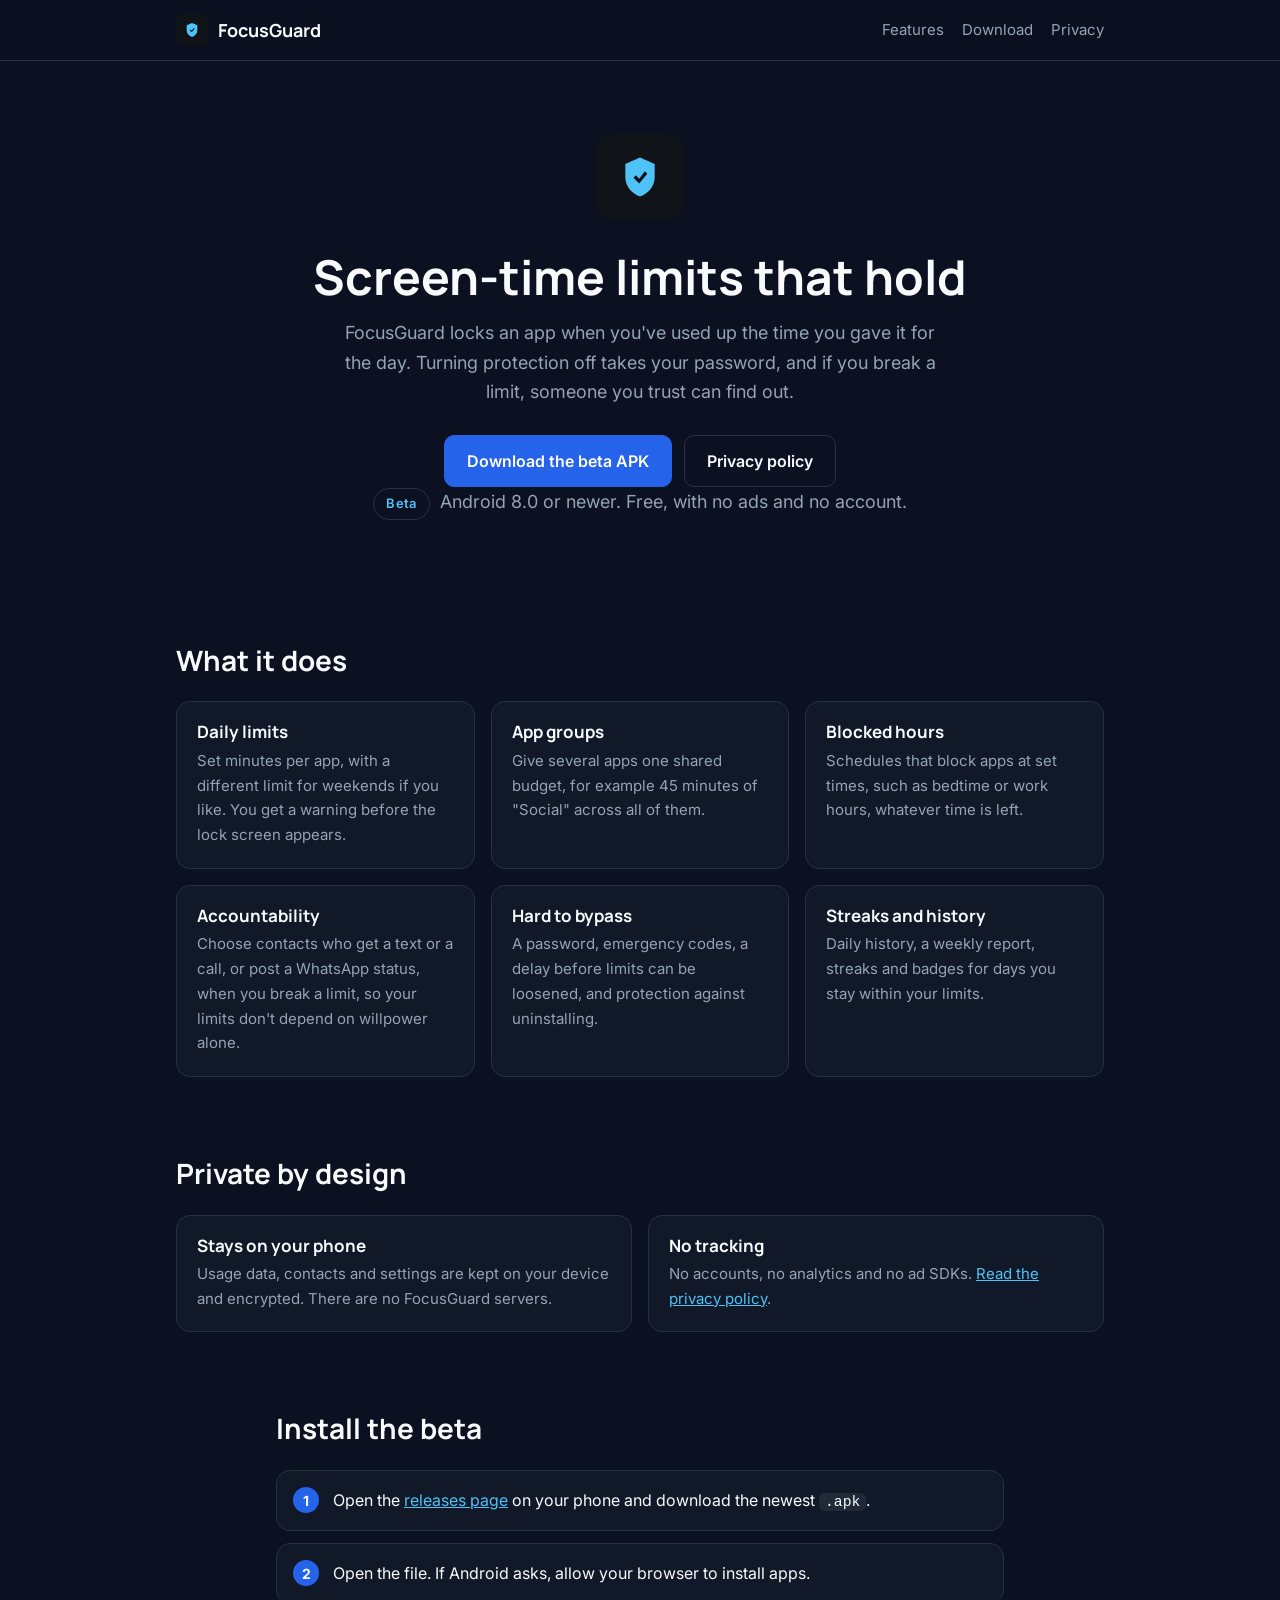
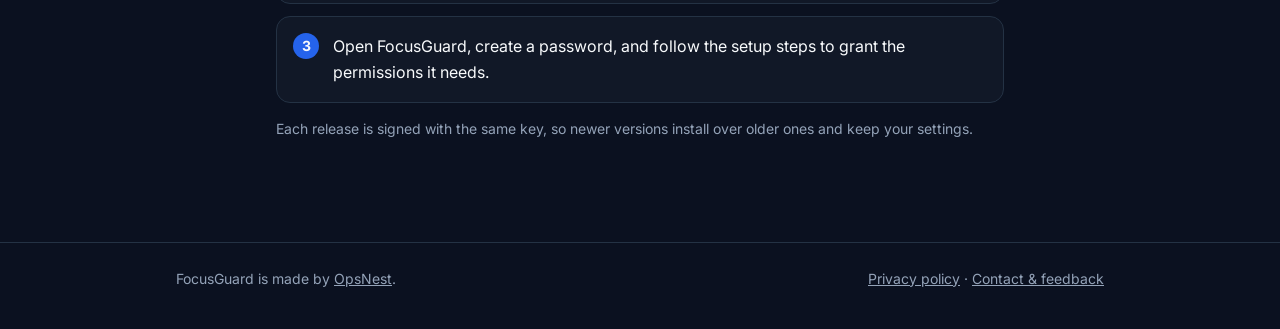
==== site/index.html @ 94cf2486 "feat: FocusGuard website and privacy policy Static landing page and privacy policy for FocusGuard, s" ====
<!DOCTYPE html>
<html lang="en">
<head>
  <meta charset="utf-8">
  <meta name="viewport" content="width=device-width, initial-scale=1">
  <title>FocusGuard — Stick to your screen-time limits</title>
  <meta name="description" content="FocusGuard is an Android app that locks apps when you reach the daily limits you set, with schedules, streaks and an accountability contact. No accounts, no ads, no tracking.">
  <link rel="canonical" href="https://opsnest.in/focusguard/">
  <link rel="icon" href="assets/icon.svg" type="image/svg+xml">
  <meta property="og:title" content="FocusGuard by OpsNest">
  <meta property="og:description" content="Daily app limits that actually hold. No accounts, no ads, no tracking.">
  <meta property="og:url" content="https://opsnest.in/focusguard/">
  <link rel="preconnect" href="https://fonts.googleapis.com">
  <link rel="preconnect" href="https://fonts.gstatic.com" crossorigin>
  <link href="https://fonts.googleapis.com/css2?family=Inter:wght@400;500;600&family=Manrope:wght@600;700;800&display=swap" rel="stylesheet">
  <link rel="stylesheet" href="styles.css">
</head>
<body>
  <header class="site-header">
    <div class="wrap">
      <a class="brand" href="./"><img src="assets/icon.svg" alt="">FocusGuard</a>
      <nav class="nav">
        <a href="#features">Features</a>
        <a href="https://github.com/opsnest-website/opsnest-focusguard-website/releases">Download</a>
        <a href="privacy/">Privacy</a>
      </nav>
    </div>
  </header>

  <main>
    <div class="hero wrap">
      <img src="assets/icon.svg" alt="FocusGuard icon">
      <h1>Screen-time limits that hold</h1>
      <p>FocusGuard locks an app when you've used up the time you gave it for the day. Turning protection off takes your password, and if you break a limit, someone you trust can find out.</p>
      <div class="actions">
        <a class="btn btn-primary" href="https://github.com/opsnest-website/opsnest-focusguard-website/releases">Download the beta APK</a>
        <a class="btn" href="privacy/">Privacy policy</a>
      </div>
      <p class="note"><span class="badge">Beta</span> &nbsp;Android 8.0 or newer. Free, with no ads and no account.</p>
    </div>

    <section id="features">
      <div class="wrap">
        <h2>What it does</h2>
        <div class="grid">
          <div class="card"><h3>Daily limits</h3><p>Set minutes per app, with a different limit for weekends if you like. You get a warning before the lock screen appears.</p></div>
          <div class="card"><h3>App groups</h3><p>Give several apps one shared budget, for example 45 minutes of "Social" across all of them.</p></div>
          <div class="card"><h3>Blocked hours</h3><p>Schedules that block apps at set times, such as bedtime or work hours, whatever time is left.</p></div>
          <div class="card"><h3>Accountability</h3><p>Choose contacts who get a text or a call, or post a WhatsApp status, when you break a limit, so your limits don't depend on willpower alone.</p></div>
          <div class="card"><h3>Hard to bypass</h3><p>A password, emergency codes, a delay before limits can be loosened, and protection against uninstalling.</p></div>
          <div class="card"><h3>Streaks and history</h3><p>Daily history, a weekly report, streaks and badges for days you stay within your limits.</p></div>
        </div>
      </div>
    </section>

    <section>
      <div class="wrap">
        <h2>Private by design</h2>
        <div class="grid">
          <div class="card"><h3>Stays on your phone</h3><p>Usage data, contacts and settings are kept on your device and encrypted. There are no FocusGuard servers.</p></div>
          <div class="card"><h3>No tracking</h3><p>No accounts, no analytics and no ad SDKs. <a href="privacy/">Read the privacy policy</a>.</p></div>
        </div>
      </div>
    </section>

    <section id="install">
      <div class="wrap narrow">
        <h2>Install the beta</h2>
        <ol class="steps">
          <li>Open the <a href="https://github.com/opsnest-website/opsnest-focusguard-website/releases">releases page</a> on your phone and download the newest <code>.apk</code>.</li>
          <li>Open the file. If Android asks, allow your browser to install apps.</li>
          <li>Open FocusGuard, create a password, and follow the setup steps to grant the permissions it needs.</li>
        </ol>
        <p class="note">Each release is signed with the same key, so newer versions install over older ones and keep your settings.</p>
      </div>
    </section>
  </main>

  <footer class="site-footer">
    <div class="wrap">
      <span>FocusGuard is made by <a href="https://opsnest.in/">OpsNest</a>.</span>
      <span><a href="privacy/">Privacy policy</a> · <a href="https://github.com/opsnest-website/opsnest-focusguard-website/issues">Contact &amp; feedback</a></span>
    </div>
  </footer>
</body>
</html>
---- site/styles.css ----
/* FocusGuard website — matches the OpsNest palette (opsnest.in). */
:root {
  --background: #0b1120;
  --surface: #111827;
  --surface-light: #1f2937;
  --border: #243244;
  --primary: #2563eb;
  --primary-hover: #1d4ed8;
  --accent: #4fc3f7;
  --text: #f8fafc;
  --text-muted: #94a3b8;
  --radius: 14px;
  color-scheme: dark;
}

* { box-sizing: border-box; }

html { -webkit-text-size-adjust: 100%; }

body {
  margin: 0;
  background: var(--background);
  color: var(--text);
  font: 16px/1.65 "Inter", system-ui, -apple-system, "Segoe UI", Roboto, sans-serif;
}

h1, h2, h3 { font-family: "Manrope", "Inter", system-ui, sans-serif; line-height: 1.2; }

a { color: var(--accent); }
a:hover { color: #81d4fa; }

.wrap { max-width: 960px; margin: 0 auto; padding: 0 16px; }
.narrow { max-width: 760px; }

/* Header */
.site-header {
  border-bottom: 1px solid var(--border);
  background: rgba(11, 17, 32, .9);
  position: sticky; top: 0; z-index: 10;
  backdrop-filter: blur(8px);
}
.site-header .wrap { display: flex; align-items: center; justify-content: space-between; gap: 12px; height: 60px; }
.brand { display: flex; align-items: center; gap: 10px; color: var(--text); text-decoration: none; font: 700 18px "Manrope", sans-serif; }
.brand img { width: 32px; height: 32px; }
.nav { display: flex; gap: 18px; font-size: 15px; }
.nav a { color: var(--text-muted); text-decoration: none; }
.nav a:hover, .nav a[aria-current="page"] { color: var(--text); }

/* Hero */
.hero { padding: 72px 0 56px; text-align: center; }
.hero img { width: 88px; height: 88px; }
.hero h1 { font-size: clamp(32px, 6vw, 48px); margin: 20px 0 12px; }
.hero p { color: var(--text-muted); font-size: 18px; max-width: 620px; margin: 0 auto 28px; }
.badge {
  display: inline-block; font-size: 13px; font-weight: 600; letter-spacing: .02em;
  color: var(--accent); border: 1px solid var(--border); border-radius: 999px; padding: 4px 12px;
}
.actions { display: flex; flex-wrap: wrap; gap: 12px; justify-content: center; }
.btn {
  display: inline-block; padding: 12px 22px; border-radius: 10px; font-weight: 600;
  text-decoration: none; border: 1px solid var(--border); color: var(--text);
}
.btn-primary { background: var(--primary); border-color: var(--primary); color: #fff; }
.btn-primary:hover { background: var(--primary-hover); color: #fff; }
.btn:not(.btn-primary):hover { background: var(--surface-light); color: var(--text); }
.note { color: var(--text-muted); font-size: 14px; margin-top: 14px; }

/* Features */
section { padding: 40px 0; }
section > .wrap > h2 { font-size: 28px; margin: 0 0 24px; }
.grid { display: grid; grid-template-columns: repeat(auto-fit, minmax(240px, 1fr)); gap: 16px; }
.card { background: var(--surface); border: 1px solid var(--border); border-radius: var(--radius); padding: 20px; }
.card h3 { margin: 0 0 6px; font-size: 17px; }
.card p { margin: 0; color: var(--text-muted); font-size: 15px; }

.steps { counter-reset: step; list-style: none; padding: 0; margin: 0; display: grid; gap: 12px; }
.steps li { counter-increment: step; background: var(--surface); border: 1px solid var(--border); border-radius: var(--radius); padding: 16px 16px 16px 56px; position: relative; }
.steps li::before {
  content: counter(step); position: absolute; left: 16px; top: 16px;
  width: 26px; height: 26px; border-radius: 50%; background: var(--primary);
  display: grid; place-items: center; font-weight: 700; font-size: 14px;
}

/* Policy page */
.doc { padding: 48px 0 24px; }
.doc h1 { font-size: clamp(28px, 5vw, 38px); margin: 0 0 8px; }
.doc h2 { font-size: 22px; margin: 36px 0 10px; }
.doc .meta { color: var(--text-muted); margin: 0 0 24px; }
.doc li { margin: 6px 0; }
.doc td ul { margin: 0 0 8px; padding-left: 18px; }
.doc td li { margin: 4px 0; }
.summary { background: var(--surface); border: 1px solid var(--border); border-left: 4px solid var(--accent); border-radius: var(--radius); padding: 4px 20px; }
.table-scroll { overflow-x: auto; border: 1px solid var(--border); border-radius: var(--radius); }
table { width: 100%; border-collapse: collapse; font-size: 15px; min-width: 560px; }
th, td { text-align: left; vertical-align: top; padding: 12px 14px; border-bottom: 1px solid var(--border); }
th { background: var(--surface-light); font-weight: 600; }
tr:last-child td { border-bottom: 0; }
code { background: var(--surface-light); padding: 1px 6px; border-radius: 6px; font-size: .92em; }

/* Footer */
.site-footer { border-top: 1px solid var(--border); margin-top: 48px; padding: 24px 0 40px; color: var(--text-muted); font-size: 14px; }
.site-footer .wrap { display: flex; flex-wrap: wrap; gap: 8px 20px; justify-content: space-between; }
.site-footer a { color: var(--text-muted); }

@media (max-width: 520px) {
  .nav { gap: 12px; font-size: 14px; }
  .hero { padding: 48px 0 40px; }
}
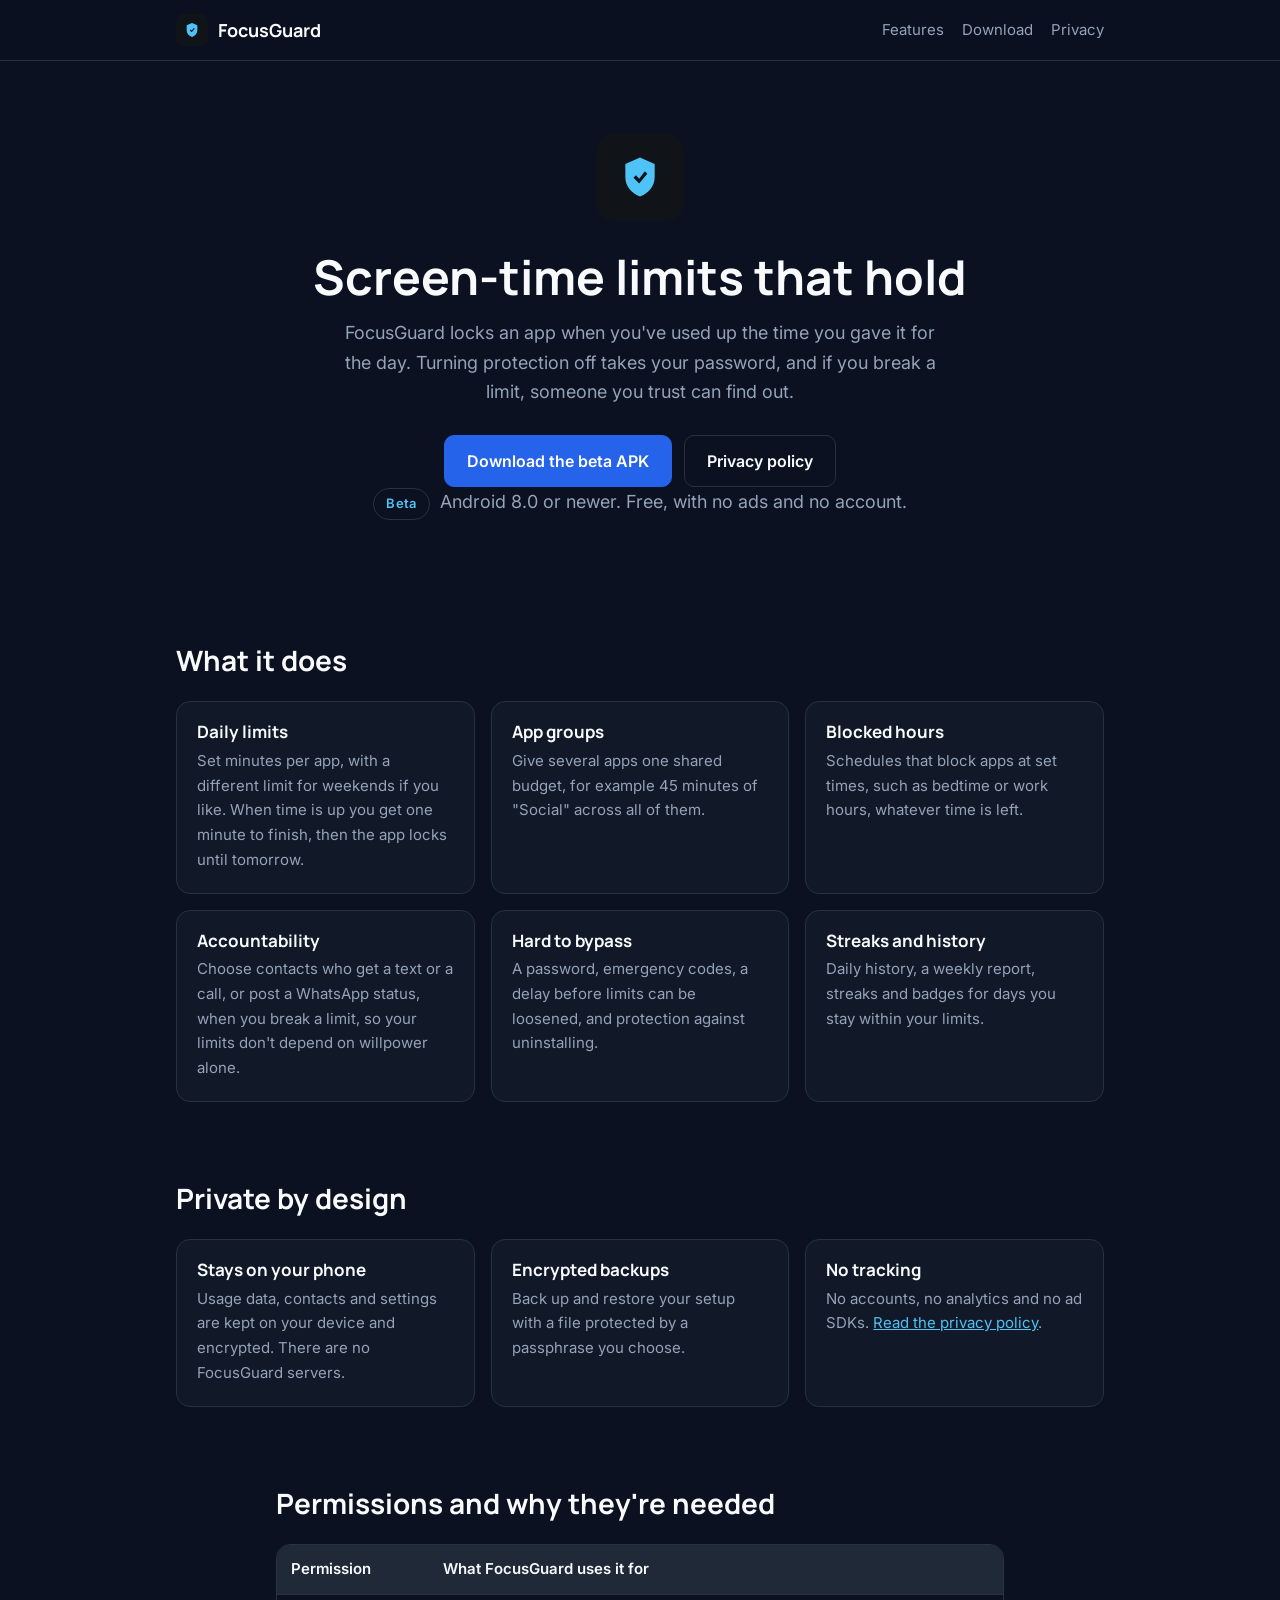
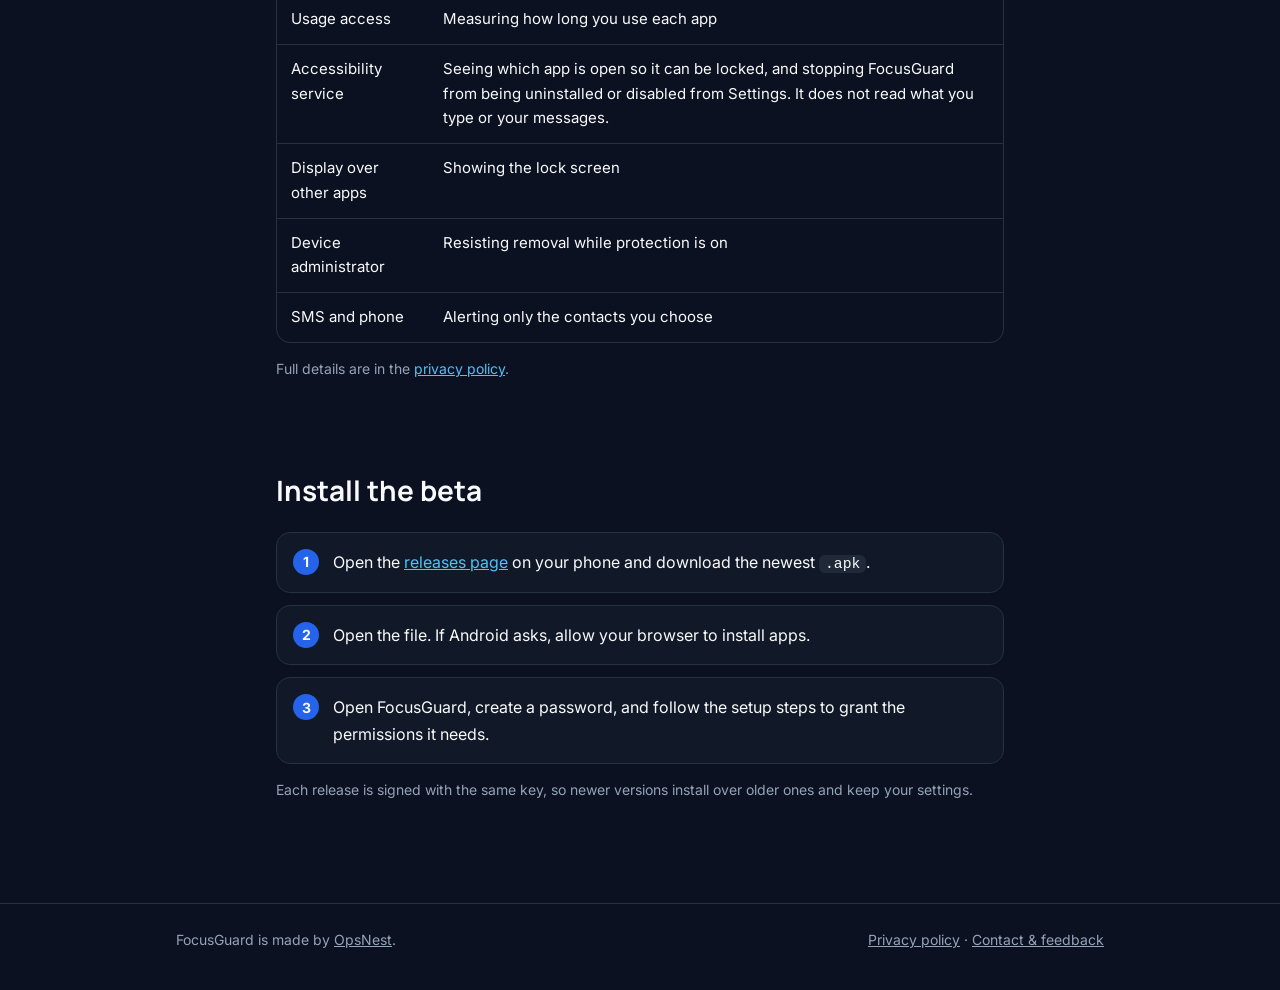
==== commit a7ceb9eb: "feat: Google Play store listing text Title, short and full description in play-listing/en-US (fastla" ====
--- a/site/index.html
+++ b/site/index.html
@@ -4,11 +4,11 @@
   <meta charset="utf-8">
   <meta name="viewport" content="width=device-width, initial-scale=1">
   <title>FocusGuard — Stick to your screen-time limits</title>
-  <meta name="description" content="FocusGuard is an Android app that locks apps when you reach the daily limits you set, with schedules, streaks and an accountability contact. No accounts, no ads, no tracking.">
+  <meta name="description" content="FocusGuard for Android: daily app limits that lock when time's up, with a friend to keep you honest. No account, no ads, no tracking.">
   <link rel="canonical" href="https://opsnest.in/focusguard/">
   <link rel="icon" href="assets/icon.svg" type="image/svg+xml">
   <meta property="og:title" content="FocusGuard by OpsNest">
-  <meta property="og:description" content="Daily app limits that actually hold. No accounts, no ads, no tracking.">
+  <meta property="og:description" content="Daily app limits that lock when time&#39;s up, with a friend to keep you honest.">
   <meta property="og:url" content="https://opsnest.in/focusguard/">
   <link rel="preconnect" href="https://fonts.googleapis.com">
   <link rel="preconnect" href="https://fonts.gstatic.com" crossorigin>
@@ -43,7 +43,7 @@
       <div class="wrap">
         <h2>What it does</h2>
         <div class="grid">
-          <div class="card"><h3>Daily limits</h3><p>Set minutes per app, with a different limit for weekends if you like. You get a warning before the lock screen appears.</p></div>
+          <div class="card"><h3>Daily limits</h3><p>Set minutes per app, with a different limit for weekends if you like. When time is up you get one minute to finish, then the app locks until tomorrow.</p></div>
           <div class="card"><h3>App groups</h3><p>Give several apps one shared budget, for example 45 minutes of "Social" across all of them.</p></div>
           <div class="card"><h3>Blocked hours</h3><p>Schedules that block apps at set times, such as bedtime or work hours, whatever time is left.</p></div>
           <div class="card"><h3>Accountability</h3><p>Choose contacts who get a text or a call, or post a WhatsApp status, when you break a limit, so your limits don't depend on willpower alone.</p></div>
@@ -58,8 +58,28 @@
         <h2>Private by design</h2>
         <div class="grid">
           <div class="card"><h3>Stays on your phone</h3><p>Usage data, contacts and settings are kept on your device and encrypted. There are no FocusGuard servers.</p></div>
+          <div class="card"><h3>Encrypted backups</h3><p>Back up and restore your setup with a file protected by a passphrase you choose.</p></div>
           <div class="card"><h3>No tracking</h3><p>No accounts, no analytics and no ad SDKs. <a href="privacy/">Read the privacy policy</a>.</p></div>
         </div>
+      </div>
+    </section>
+
+    <section id="permissions">
+      <div class="wrap narrow">
+        <h2>Permissions and why they're needed</h2>
+        <div class="table-scroll">
+          <table>
+            <thead><tr><th scope="col">Permission</th><th scope="col">What FocusGuard uses it for</th></tr></thead>
+            <tbody>
+              <tr><td>Usage access</td><td>Measuring how long you use each app</td></tr>
+              <tr><td>Accessibility service</td><td>Seeing which app is open so it can be locked, and stopping FocusGuard from being uninstalled or disabled from Settings. It does not read what you type or your messages.</td></tr>
+              <tr><td>Display over other apps</td><td>Showing the lock screen</td></tr>
+              <tr><td>Device administrator</td><td>Resisting removal while protection is on</td></tr>
+              <tr><td>SMS and phone</td><td>Alerting only the contacts you choose</td></tr>
+            </tbody>
+          </table>
+        </div>
+        <p class="note">Full details are in the <a href="privacy/">privacy policy</a>.</p>
       </div>
     </section>
 
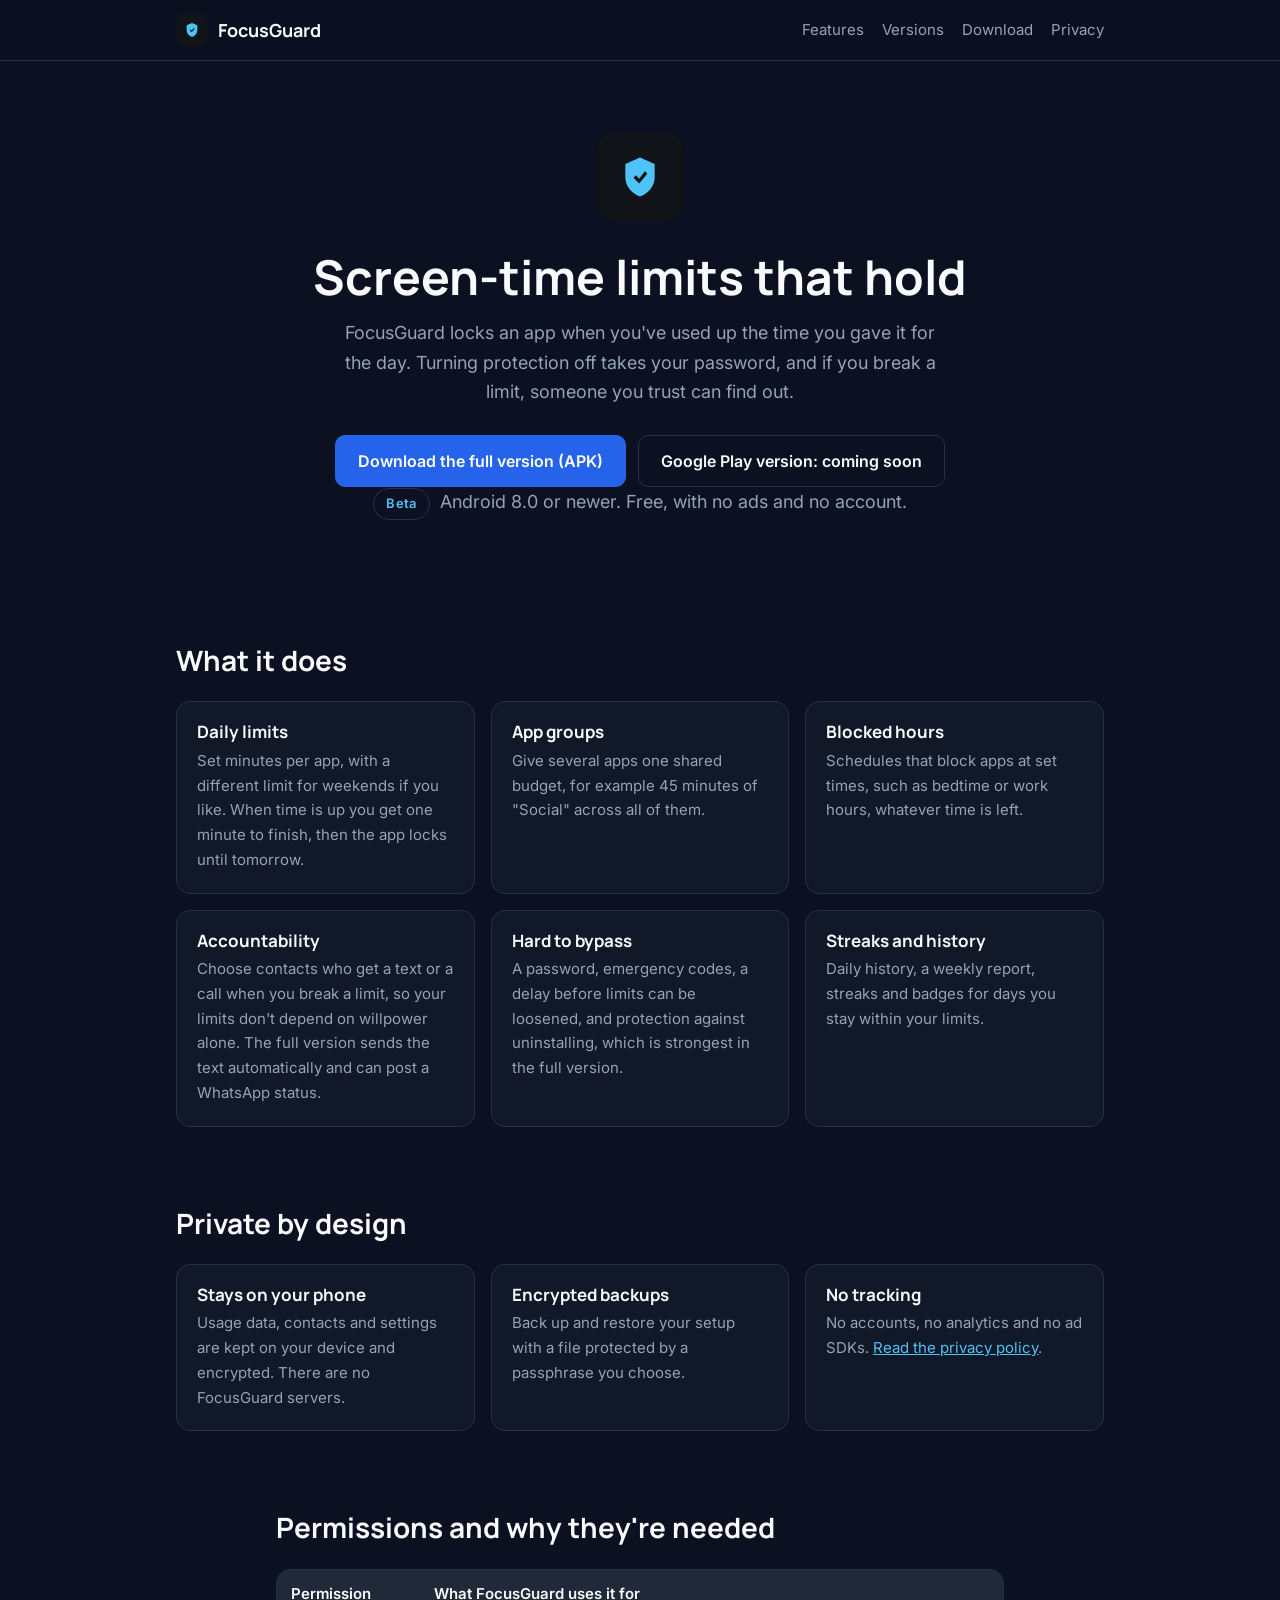
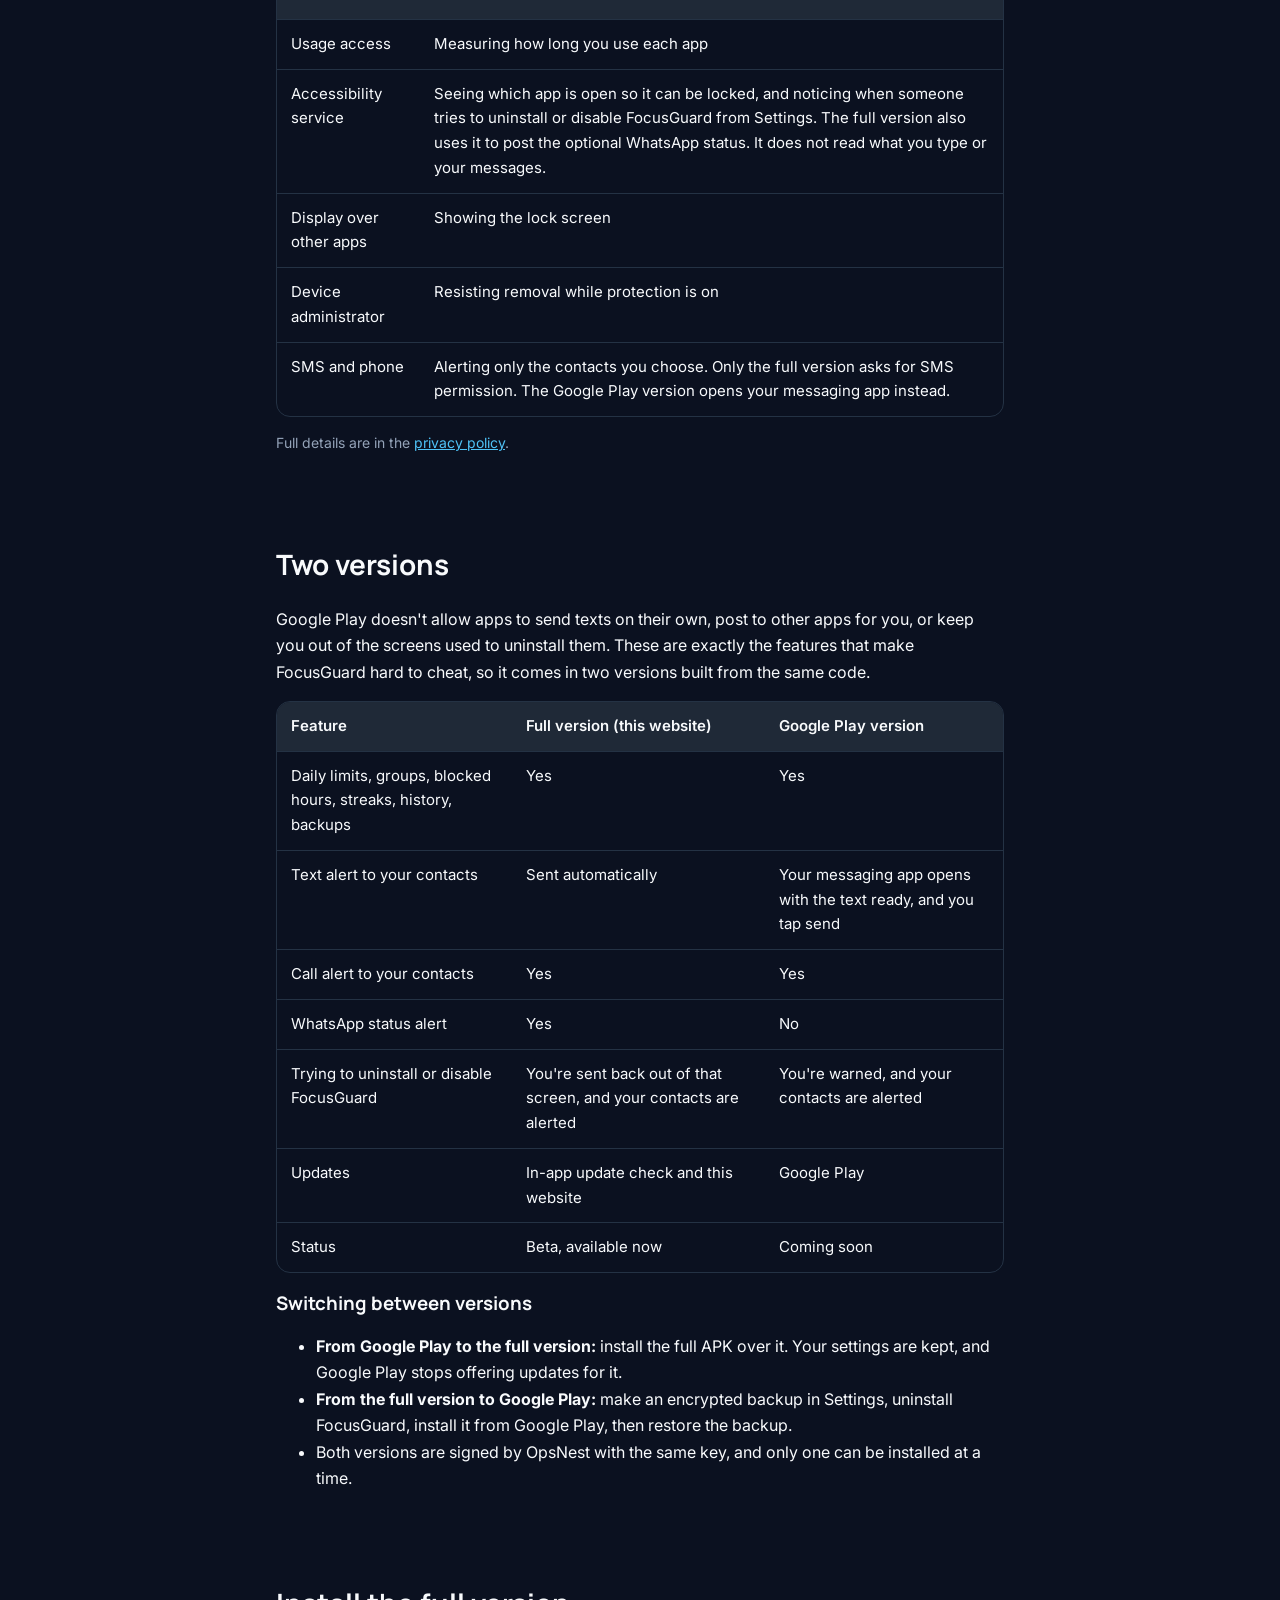
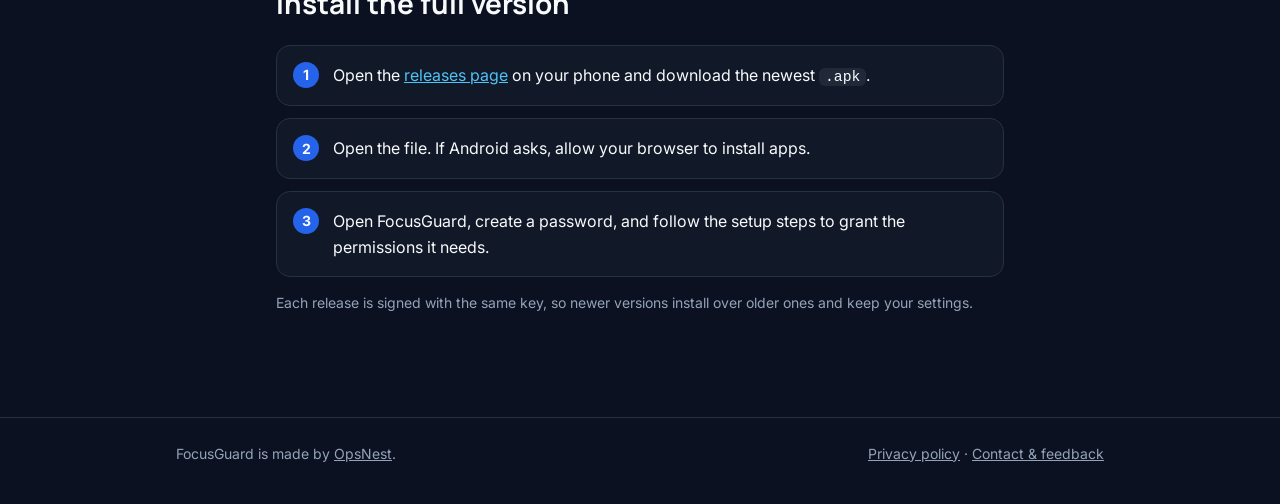
==== commit 06c29eda: "feat: explain the full and Google Play versions New "Two versions" section on the landing page: what" ====
--- a/site/index.html
+++ b/site/index.html
@@ -21,6 +21,7 @@
       <a class="brand" href="./"><img src="assets/icon.svg" alt="">FocusGuard</a>
       <nav class="nav">
         <a href="#features">Features</a>
+        <a href="#versions">Versions</a>
         <a href="https://github.com/opsnest-website/opsnest-focusguard-website/releases">Download</a>
         <a href="privacy/">Privacy</a>
       </nav>
@@ -33,8 +34,8 @@
       <h1>Screen-time limits that hold</h1>
       <p>FocusGuard locks an app when you've used up the time you gave it for the day. Turning protection off takes your password, and if you break a limit, someone you trust can find out.</p>
       <div class="actions">
-        <a class="btn btn-primary" href="https://github.com/opsnest-website/opsnest-focusguard-website/releases">Download the beta APK</a>
-        <a class="btn" href="privacy/">Privacy policy</a>
+        <a class="btn btn-primary" href="https://github.com/opsnest-website/opsnest-focusguard-website/releases">Download the full version (APK)</a>
+        <a class="btn" href="#versions">Google Play version: coming soon</a>
       </div>
       <p class="note"><span class="badge">Beta</span> &nbsp;Android 8.0 or newer. Free, with no ads and no account.</p>
     </div>
@@ -46,8 +47,8 @@
           <div class="card"><h3>Daily limits</h3><p>Set minutes per app, with a different limit for weekends if you like. When time is up you get one minute to finish, then the app locks until tomorrow.</p></div>
           <div class="card"><h3>App groups</h3><p>Give several apps one shared budget, for example 45 minutes of "Social" across all of them.</p></div>
           <div class="card"><h3>Blocked hours</h3><p>Schedules that block apps at set times, such as bedtime or work hours, whatever time is left.</p></div>
-          <div class="card"><h3>Accountability</h3><p>Choose contacts who get a text or a call, or post a WhatsApp status, when you break a limit, so your limits don't depend on willpower alone.</p></div>
-          <div class="card"><h3>Hard to bypass</h3><p>A password, emergency codes, a delay before limits can be loosened, and protection against uninstalling.</p></div>
+          <div class="card"><h3>Accountability</h3><p>Choose contacts who get a text or a call when you break a limit, so your limits don't depend on willpower alone. The full version sends the text automatically and can post a WhatsApp status.</p></div>
+          <div class="card"><h3>Hard to bypass</h3><p>A password, emergency codes, a delay before limits can be loosened, and protection against uninstalling, which is strongest in the full version.</p></div>
           <div class="card"><h3>Streaks and history</h3><p>Daily history, a weekly report, streaks and badges for days you stay within your limits.</p></div>
         </div>
       </div>
@@ -72,10 +73,10 @@
             <thead><tr><th scope="col">Permission</th><th scope="col">What FocusGuard uses it for</th></tr></thead>
             <tbody>
               <tr><td>Usage access</td><td>Measuring how long you use each app</td></tr>
-              <tr><td>Accessibility service</td><td>Seeing which app is open so it can be locked, and stopping FocusGuard from being uninstalled or disabled from Settings. It does not read what you type or your messages.</td></tr>
+              <tr><td>Accessibility service</td><td>Seeing which app is open so it can be locked, and noticing when someone tries to uninstall or disable FocusGuard from Settings. The full version also uses it to post the optional WhatsApp status. It does not read what you type or your messages.</td></tr>
               <tr><td>Display over other apps</td><td>Showing the lock screen</td></tr>
               <tr><td>Device administrator</td><td>Resisting removal while protection is on</td></tr>
-              <tr><td>SMS and phone</td><td>Alerting only the contacts you choose</td></tr>
+              <tr><td>SMS and phone</td><td>Alerting only the contacts you choose. Only the full version asks for SMS permission. The Google Play version opens your messaging app instead.</td></tr>
             </tbody>
           </table>
         </div>
@@ -83,9 +84,36 @@
       </div>
     </section>
 
+    <section id="versions">
+      <div class="wrap narrow">
+        <h2>Two versions</h2>
+        <p>Google Play doesn't allow apps to send texts on their own, post to other apps for you, or keep you out of the screens used to uninstall them. These are exactly the features that make FocusGuard hard to cheat, so it comes in two versions built from the same code.</p>
+        <div class="table-scroll">
+          <table>
+            <thead><tr><th scope="col">Feature</th><th scope="col">Full version (this website)</th><th scope="col">Google Play version</th></tr></thead>
+            <tbody>
+              <tr><td>Daily limits, groups, blocked hours, streaks, history, backups</td><td>Yes</td><td>Yes</td></tr>
+              <tr><td>Text alert to your contacts</td><td>Sent automatically</td><td>Your messaging app opens with the text ready, and you tap send</td></tr>
+              <tr><td>Call alert to your contacts</td><td>Yes</td><td>Yes</td></tr>
+              <tr><td>WhatsApp status alert</td><td>Yes</td><td>No</td></tr>
+              <tr><td>Trying to uninstall or disable FocusGuard</td><td>You're sent back out of that screen, and your contacts are alerted</td><td>You're warned, and your contacts are alerted</td></tr>
+              <tr><td>Updates</td><td>In-app update check and this website</td><td>Google Play</td></tr>
+              <tr><td>Status</td><td>Beta, available now</td><td>Coming soon</td></tr>
+            </tbody>
+          </table>
+        </div>
+        <h3>Switching between versions</h3>
+        <ul>
+          <li><strong>From Google Play to the full version:</strong> install the full APK over it. Your settings are kept, and Google Play stops offering updates for it.</li>
+          <li><strong>From the full version to Google Play:</strong> make an encrypted backup in Settings, uninstall FocusGuard, install it from Google Play, then restore the backup.</li>
+          <li>Both versions are signed by OpsNest with the same key, and only one can be installed at a time.</li>
+        </ul>
+      </div>
+    </section>
+
     <section id="install">
       <div class="wrap narrow">
-        <h2>Install the beta</h2>
+        <h2>Install the full version</h2>
         <ol class="steps">
           <li>Open the <a href="https://github.com/opsnest-website/opsnest-focusguard-website/releases">releases page</a> on your phone and download the newest <code>.apk</code>.</li>
           <li>Open the file. If Android asks, allow your browser to install apps.</li>
